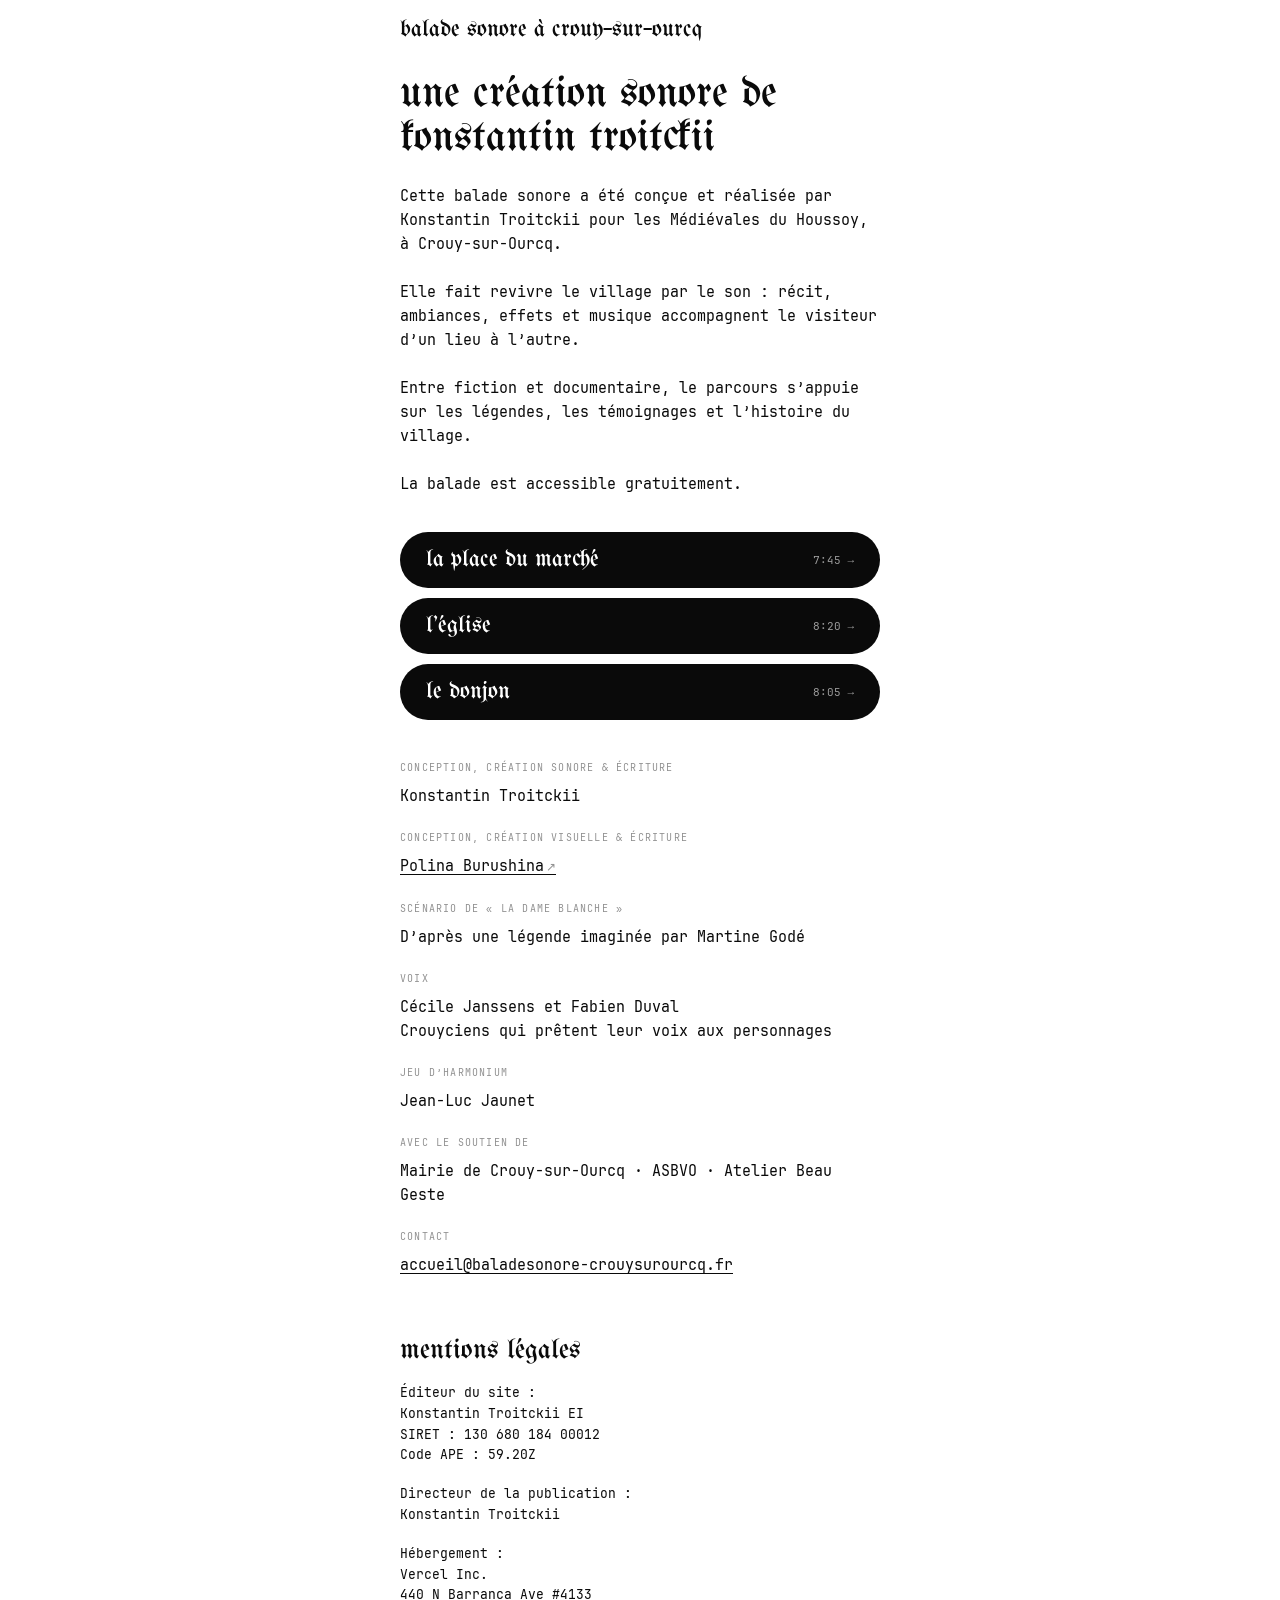
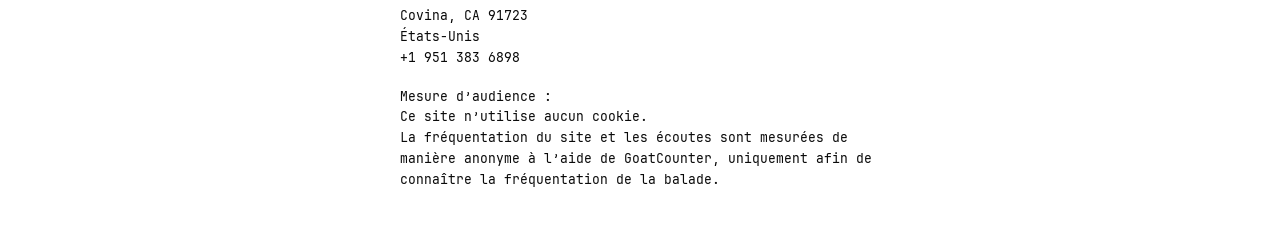
==== index.html @ c5e287d3 "Home: links to the three stops, before credits Co-Authored-By: Claude Opus 5.5 <noreply@anthropic.co" ====
<!doctype html>
<html lang="fr">
<head>
<meta charset="utf-8">
<meta name="viewport" content="width=device-width, initial-scale=1, viewport-fit=cover">
<meta name="theme-color" content="#ffffff">
<title>Balade sonore à Crouy-sur-Ourcq</title>
<meta name="description" content="Une balade sonore à travers le cœur médiéval de Crouy-sur-Ourcq. Le projet, les auteurs, les crédits et les mentions légales.">
<link rel="preload" href="fonts/UnifrakturMaguntia-Regular.woff2" as="font" type="font/woff2" crossorigin>
<link rel="preload" href="fonts/JetBrainsMono-Regular.woff2" as="font" type="font/woff2" crossorigin>
<link rel="stylesheet" href="style.css">
</head>
<body>

<header>
  <a class="brand" href="index.html">balade sonore à crouy&#8211;sur&#8211;ourcq</a>
</header>

<main class="about">
  <h2 class="big">une création sonore de konstantin troitckii</h2>
  <p>Cette balade sonore a été conçue et réalisée par Konstantin Troitckii pour les Médiévales du Houssoy, à Crouy-sur-Ourcq.</p>
  <p>Elle fait revivre le village par le son&nbsp;: récit, ambiances, effets et musique accompagnent le visiteur d’un lieu à l’autre.</p>
  <p>Entre fiction et documentaire, le parcours s’appuie sur les légendes, les témoignages et l’histoire du village.</p>
  <p>La balade est accessible gratuitement.</p>

  <nav class="stops" aria-label="Les étapes de la balade">
    <a class="stop-link" href="place.html"><span class="stop-link__t">la place du marché</span><span class="stop-link__d">7:45</span></a>
    <a class="stop-link" href="eglise.html"><span class="stop-link__t">l&#x27;église</span><span class="stop-link__d">8:20</span></a>
    <a class="stop-link" href="donjon.html"><span class="stop-link__t">le donjon</span><span class="stop-link__d">8:05</span></a>
  </nav>

  <div class="credits">
    <div><span class="k">Conception, création sonore &amp; écriture</span><span class="v">Konstantin Troitckii</span></div>
    <div><span class="k">Conception, création visuelle &amp; écriture</span><span class="v"><a class="ext" href="https://www.serialexperimentspolina.com/" target="_blank" rel="noopener">Polina Burushina</a></span></div>
    <div><span class="k">Scénario de «&nbsp;La Dame Blanche&nbsp;»</span><span class="v">D’après une légende imaginée par Martine Godé</span></div>
    <div><span class="k">Voix</span><span class="v">Cécile Janssens et Fabien Duval<br>Crouyciens qui prêtent leur voix aux personnages</span></div>
    <div><span class="k">Jeu d’harmonium</span><span class="v">Jean-Luc Jaunet</span></div>
    <div><span class="k">Avec le soutien de</span><span class="v">Mairie de Crouy-sur-Ourcq · ASBVO · Atelier Beau Geste</span></div>
    <div><span class="k">Contact</span><span class="v"><a href="mailto:accueil@baladesonore-crouysurourcq.fr">accueil@baladesonore-crouysurourcq.fr</a></span></div>
  </div>

  <section class="legal" id="mentions">
    <h3 class="small">mentions légales</h3>
    <p>Éditeur du site&nbsp;:<br>Konstantin Troitckii EI<br>SIRET&nbsp;: 130 680 184 00012<br>Code APE&nbsp;: 59.20Z</p>
    <p>Directeur de la publication&nbsp;:<br>Konstantin Troitckii</p>
    <p>Hébergement&nbsp;:<br>Vercel Inc.<br>440 N Barranca Ave #4133<br>Covina, CA 91723<br>États-Unis<br>+1 951 383 6898</p>
    <p>Mesure d’audience&nbsp;:<br>Ce site n’utilise aucun cookie.<br>La fréquentation du site et les écoutes sont mesurées de manière anonyme à l’aide de GoatCounter, uniquement afin de connaître la fréquentation de la balade.</p>
  </section>
</main>

<script data-goatcounter="https://burushina.goatcounter.com/count" async src="https://gc.zgo.at/count.js"></script>
</body>
</html>
---- style.css ----
/* ============================================================
   BALADE SONORE · Crouy-sur-Ourcq — feuille de style commune
   Mobile-first. Blackletter pour les titres, mono pour le reste.
   N&B strict. Rythme vertical : LH = 24px.
   ============================================================ */

@font-face{
  font-family:'UnifrakturMaguntia';
  src:url('fonts/UnifrakturMaguntia-Regular.woff2') format('woff2');
  font-weight:400;font-style:normal;font-display:swap;
}
@font-face{
  font-family:'JetBrains Mono';
  src:url('fonts/JetBrainsMono-Regular.woff2') format('woff2');
  font-weight:400;font-style:normal;font-display:swap;
}

:root{
  --ink:#0a0a0a;
  --bg:#ffffff;
  --dim:rgba(10,10,10,.45);
  --faint:rgba(10,10,10,.10);
  --black:'UnifrakturMaguntia', serif;
  --mono:'JetBrains Mono', ui-monospace, monospace;
  --lh:24px;
  --pad:20px;
}

*{box-sizing:border-box;margin:0;padding:0}
html{-webkit-text-size-adjust:100%}
/* page « à propos » : pas d'effet élastique au-delà de la fin du texte */
html:has(main.about), html:has(main.about) body{overscroll-behavior:none}
body{
  background:var(--bg);color:var(--ink);
  font-family:var(--mono);
  font-size:14px;line-height:var(--lh);
  font-feature-settings:"tnum" 1;
  -webkit-font-smoothing:antialiased;
  max-width:520px;margin:0 auto;
  min-height:100svh;
  padding:0 var(--pad) calc(var(--lh)*2);
  -webkit-tap-highlight-color:transparent;
}
a{color:inherit;text-decoration:none}
button{font:inherit;color:inherit;background:none;border:none;cursor:pointer}
:focus-visible{outline:2px solid var(--ink);outline-offset:3px}

/* ---------- header ---------- */
header{
  display:flex;align-items:center;
  height:calc(var(--lh)*2.5);
  position:sticky;top:0;background:var(--bg);z-index:20;
}
.brand{
  font-family:var(--black);
  font-size:clamp(18px,5.6vw,24px);line-height:1;
  white-space:nowrap;
}

/* ---------- à propos ---------- */
h2.big{font-family:var(--black);font-weight:400;font-size:44px;line-height:1;padding-top:calc(var(--lh)*.5)}
h3.small{
  font-family:var(--black);font-weight:400;font-size:28px;line-height:1;
  margin-top:calc(var(--lh)*2.5);
}
.about p{margin-top:var(--lh);font-size:15px;line-height:1.6}
.about .legal p{font-size:13px;line-height:1.6;margin-top:calc(var(--lh)*.75)}
.about a{text-decoration:underline;text-underline-offset:3px;overflow-wrap:anywhere}
.credits{margin-top:calc(var(--lh)*1.5);display:flex;flex-direction:column;gap:18px}
.credits div{display:flex;flex-direction:column;gap:4px}
.credits .k{font-size:10px;letter-spacing:.12em;text-transform:uppercase;color:var(--dim)}
.credits .v{font-size:15px;overflow-wrap:anywhere}

/* ---------- page d'un arrêt ----------
   L'illustration ET le bouton doivent toujours tenir dans l'écran,
   sans défilement : colonne flex sur la hauteur réelle du viewport,
   c'est l'illustration qui s'adapte, jamais le bouton. */
body.stop-page{
  display:flex;flex-direction:column;
  height:100vh;height:100dvh;
  padding-bottom:0;overflow:hidden;
}
body.stop-page header{flex:0 0 auto}
body.stop-page main{
  flex:1 1 auto;min-height:0;
  display:flex;flex-direction:column;
  padding-bottom:calc(var(--lh)*.75);
}
.illu{
  margin-top:12px;   /* + le bas de l'en-tête (~18px) = même écart qu'entre image et bouton */
  width:100%;
  display:flex;align-items:center;justify-content:center;
  overflow:hidden;
  flex:1 1 auto;min-height:0;
}
.illu img{
  max-width:100%;max-height:100%;
  width:auto;height:auto;
  object-fit:contain;display:block;
}

/* bouton principal — devient lui-même le lecteur une fois lancé */
.play-main{
  flex:0 0 auto;
  margin-top:calc(var(--lh)*1.25);
  width:100%;
  background:var(--ink);color:var(--bg);
  border-radius:32px;padding:18px 26px;min-height:72px;
  transition:transform .25s cubic-bezier(.2,.7,.2,1);
  display:flex;flex-direction:column;justify-content:center;gap:10px;
  text-align:left;
}
.play-main:active{transform:scale(.985)}
.play-main__row{display:flex;align-items:center;justify-content:space-between;gap:16px}
.play-main__t{font-family:var(--black);font-size:28px;line-height:1}
.play-main__ic{width:22px;height:22px;flex:0 0 auto}
.play-main__ic svg{width:100%;height:100%;display:block}
.play-main__ic svg path{fill:var(--bg)}

.play-main__bar{
  display:none;
  height:2px;background:rgba(255,255,255,.25);border-radius:2px;
  position:relative;cursor:pointer;
}
/* zone tactile élargie : la barre fait 2px, le doigt a besoin de ~30px */
.play-main__bar::before{content:"";position:absolute;inset:-14px 0}
.play-main__bar i{position:absolute;inset:0 auto 0 0;width:0%;background:var(--bg);border-radius:2px}
.play-main__time{display:none;justify-content:space-between;font-size:11px;opacity:.6}
.play-main.on .play-main__bar{display:block}
.play-main.on .play-main__time{display:flex}

.err{flex:0 0 auto;margin-top:12px;font-size:12px;line-height:1.5}
.err[hidden]{display:none}

.stop-legal{
  flex:0 0 auto;
  margin-top:12px;text-align:left;
  font-size:10px;letter-spacing:.06em;color:var(--dim);
}

@media (prefers-reduced-motion:reduce){
  .play-main{transition:none}
}

.credits a.ext{border-bottom:1px solid transparent;transition:border-color .15s}
.credits a.ext::after{content:"\2009\2197";font-size:.8em;color:var(--dim)}
.credits a.ext:hover{border-bottom-color:currentColor}

/* ---------- liens vers les étapes (page à propos) ---------- */
.stops{margin-top:calc(var(--lh)*1.5);display:flex;flex-direction:column;gap:10px}
.about a.stop-link{
  display:flex;align-items:center;justify-content:space-between;gap:16px;
  background:var(--ink);color:var(--bg);
  border-radius:32px;padding:14px 26px;min-height:56px;
  text-decoration:none;
  transition:transform .25s cubic-bezier(.2,.7,.2,1);
}
.about a.stop-link:active{transform:scale(.985)}
.stop-link__t{font-family:var(--black);font-size:24px;line-height:1}
.stop-link__d{font-size:11px;opacity:.6;flex:0 0 auto}
.stop-link__d::after{content:"\2002\2192";opacity:1}
@media (prefers-reduced-motion:reduce){.about a.stop-link{transition:none}}
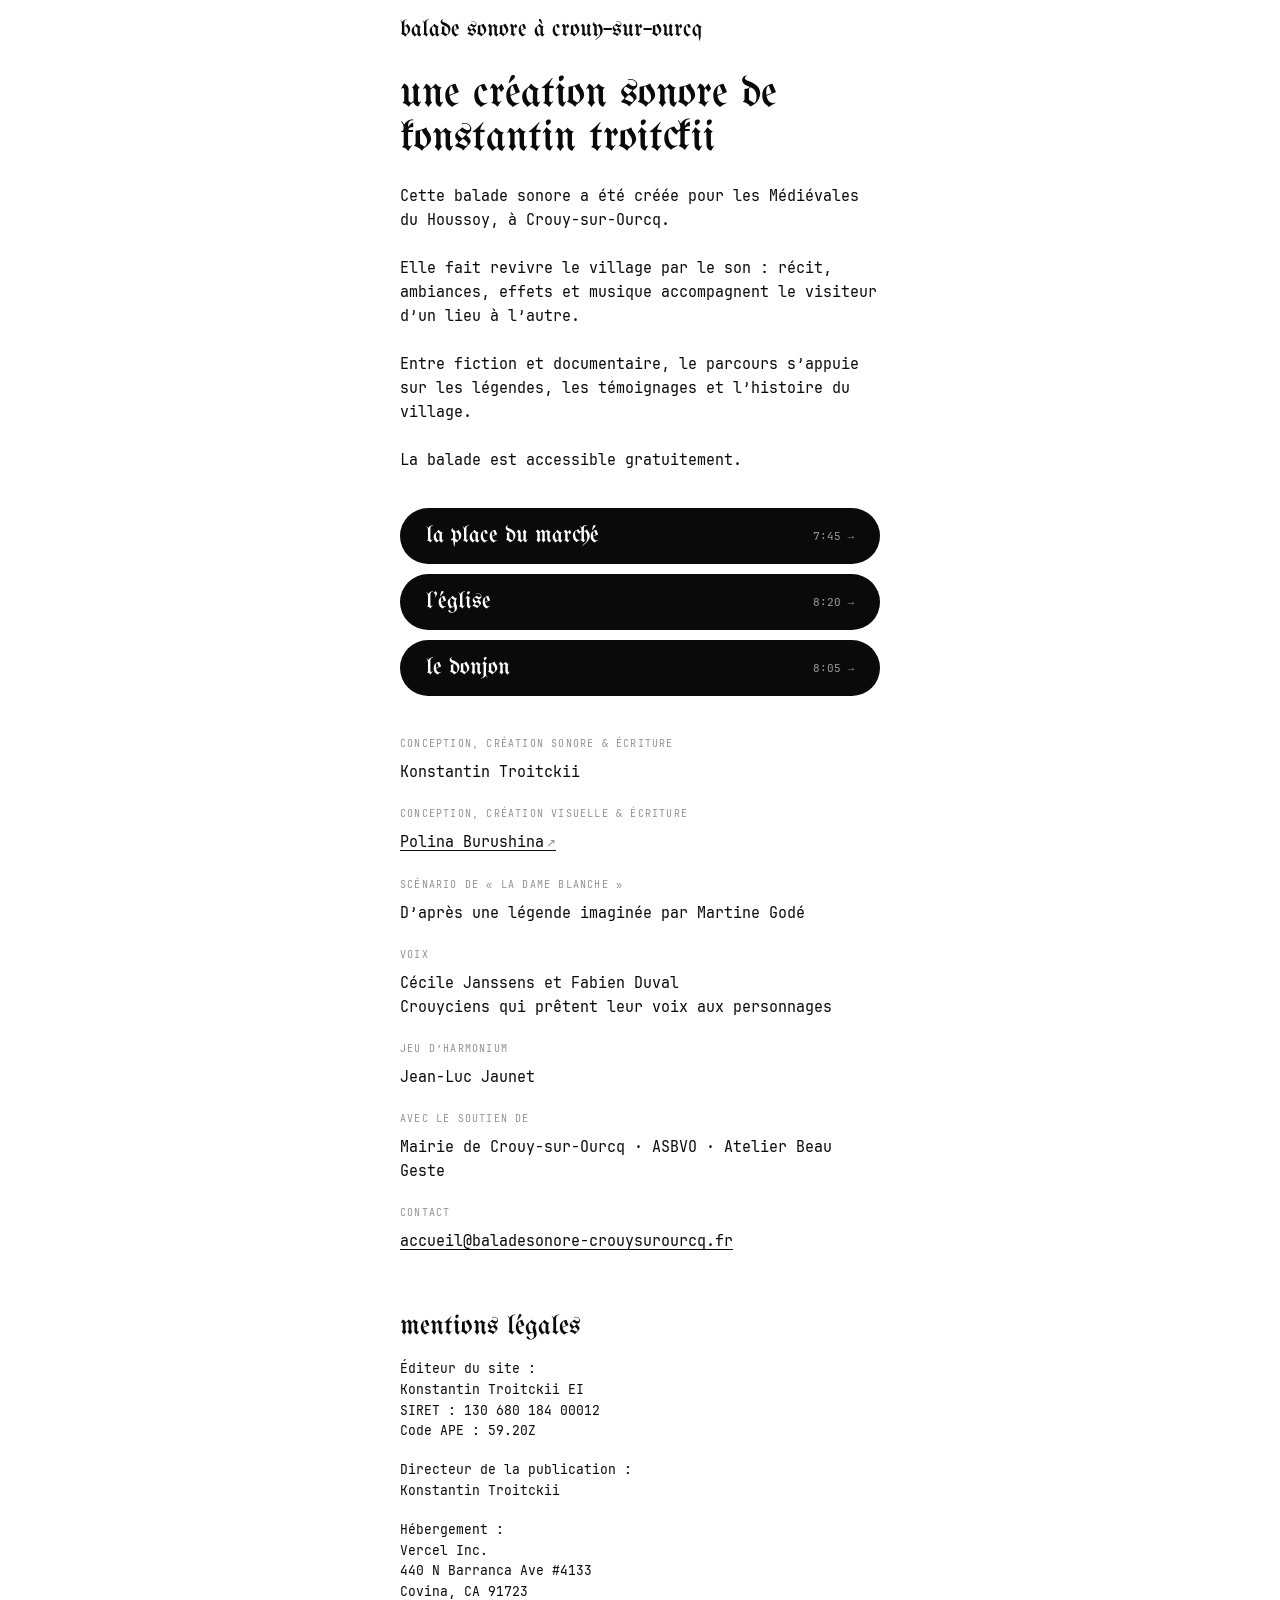
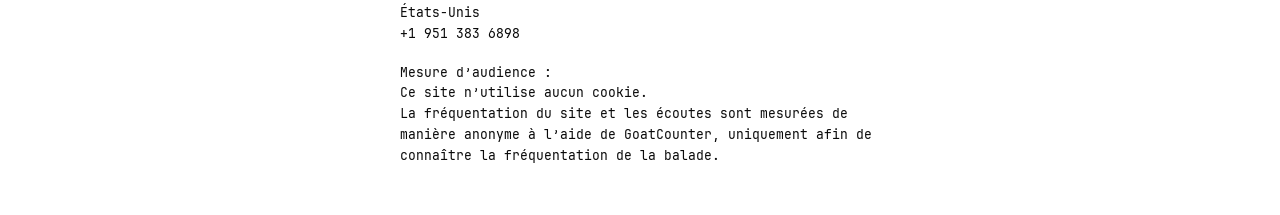
==== commit 9f3aa217: "About text: describe the walk without naming an author (credits list both) Co-Authored-By: Claude Op" ====
--- a/index.html
+++ b/index.html
@@ -18,7 +18,7 @@
 
 <main class="about">
   <h2 class="big">une création sonore de konstantin troitckii</h2>
-  <p>Cette balade sonore a été conçue et réalisée par Konstantin Troitckii pour les Médiévales du Houssoy, à Crouy-sur-Ourcq.</p>
+  <p>Cette balade sonore a été créée pour les Médiévales du Houssoy, à Crouy-sur-Ourcq.</p>
   <p>Elle fait revivre le village par le son&nbsp;: récit, ambiances, effets et musique accompagnent le visiteur d’un lieu à l’autre.</p>
   <p>Entre fiction et documentaire, le parcours s’appuie sur les légendes, les témoignages et l’histoire du village.</p>
   <p>La balade est accessible gratuitement.</p>
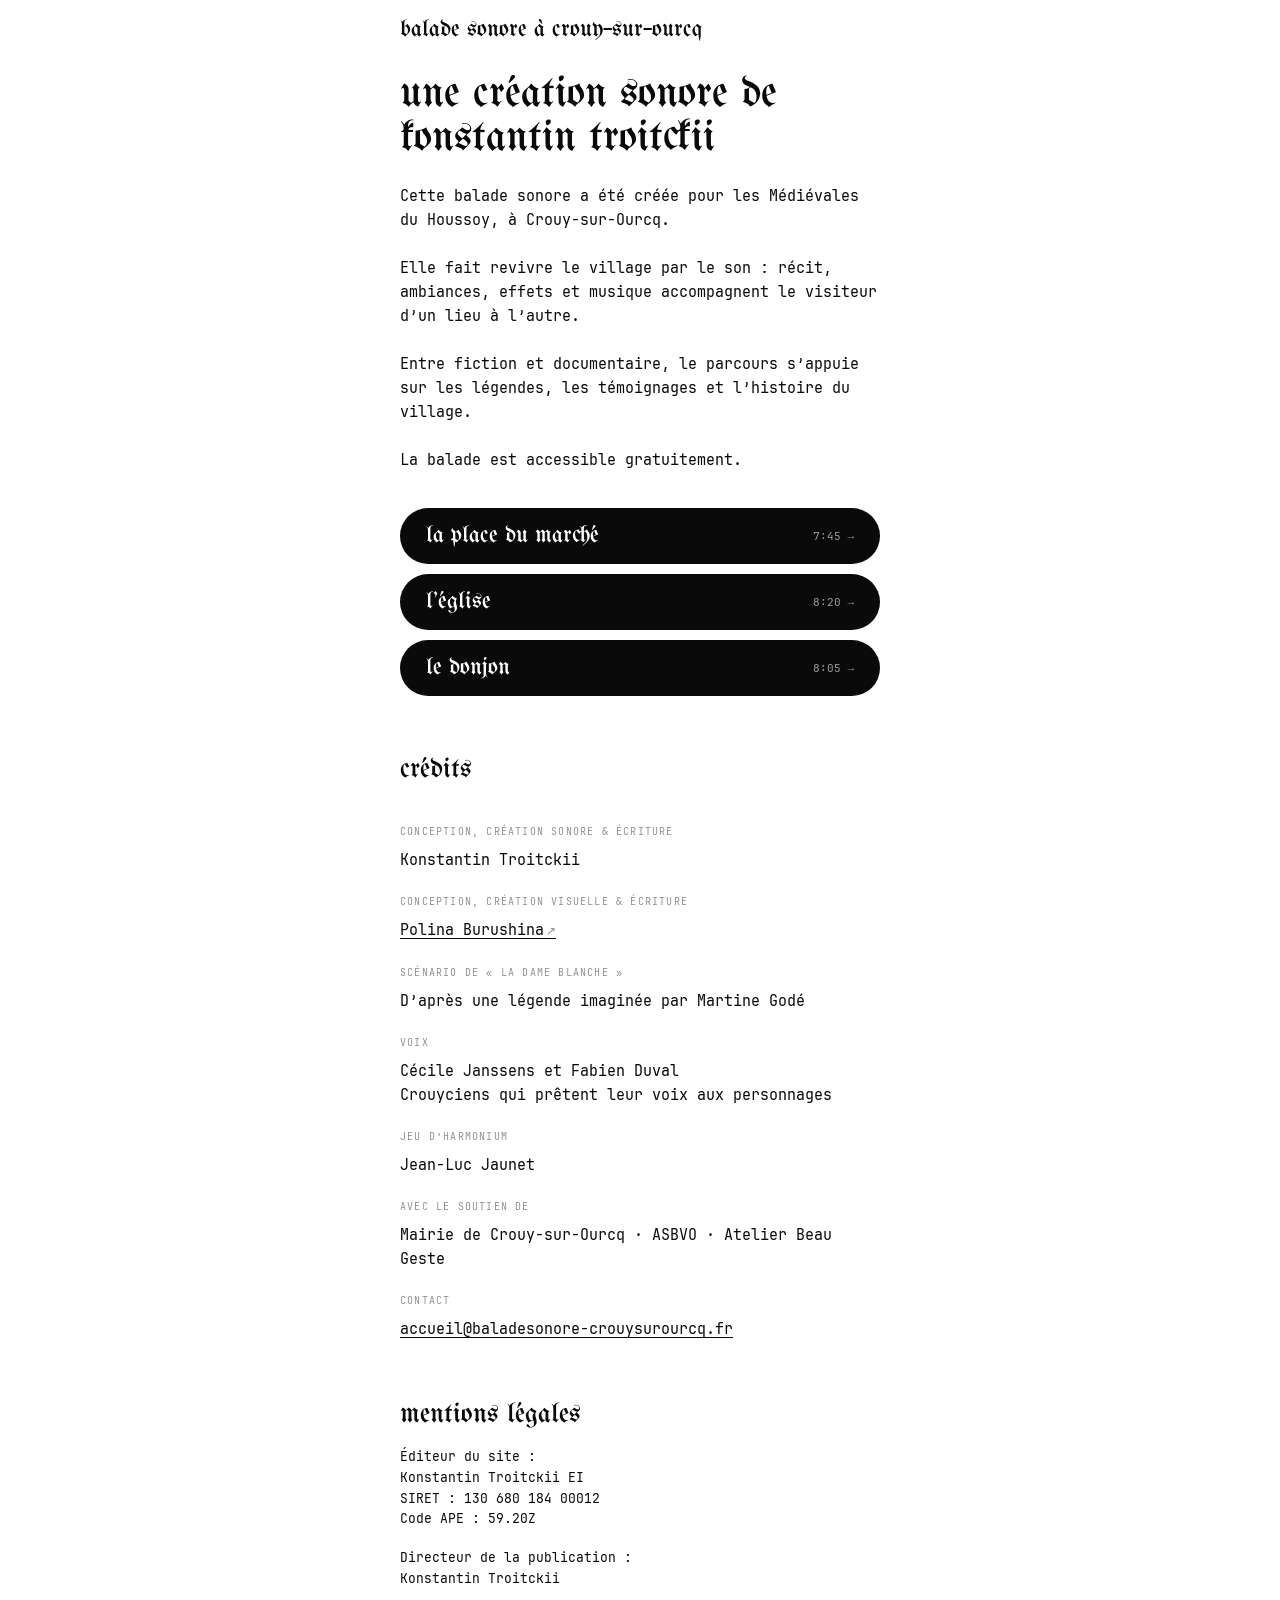
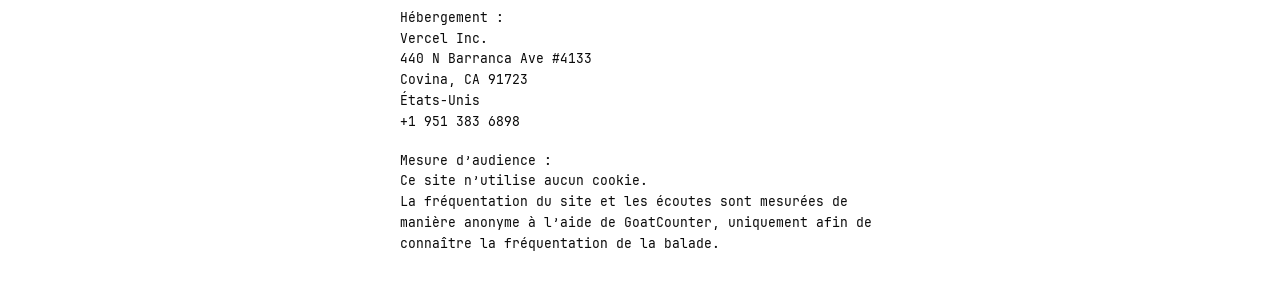
==== commit deaff36b: "Add 'crédits' heading above the credits block Co-Authored-By: Claude Opus 5.5 <noreply@anthropic.com" ====
--- a/index.html
+++ b/index.html
@@ -29,6 +29,7 @@
     <a class="stop-link" href="donjon.html"><span class="stop-link__t">le donjon</span><span class="stop-link__d">8:05</span></a>
   </nav>
 
+  <h3 class="small">crédits</h3>
   <div class="credits">
     <div><span class="k">Conception, création sonore &amp; écriture</span><span class="v">Konstantin Troitckii</span></div>
     <div><span class="k">Conception, création visuelle &amp; écriture</span><span class="v"><a class="ext" href="https://www.serialexperimentspolina.com/" target="_blank" rel="noopener">Polina Burushina</a></span></div>
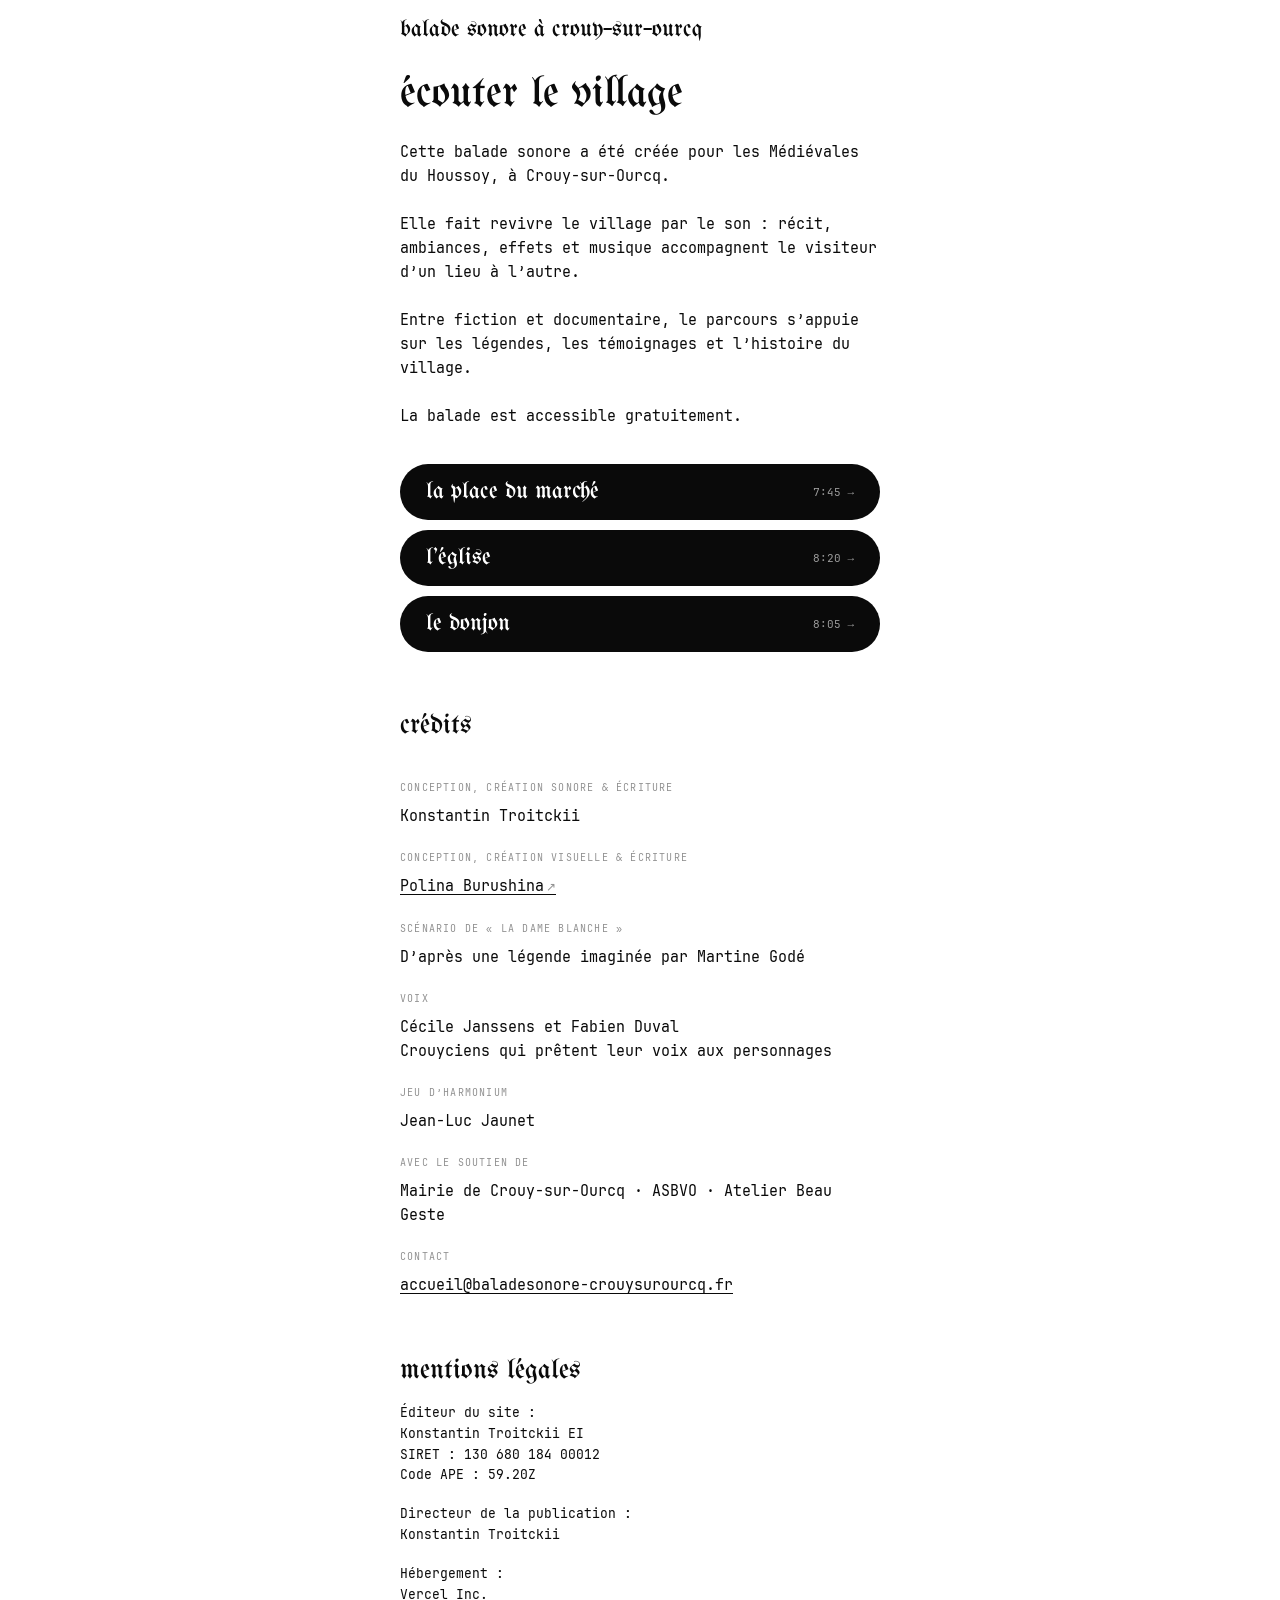
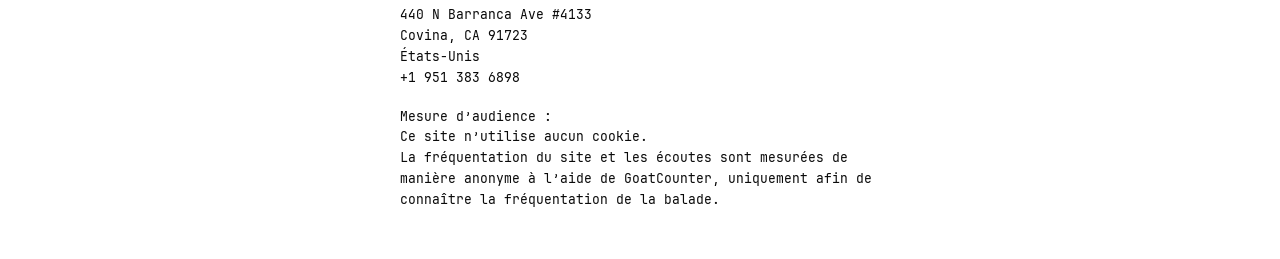
==== commit e52bd04c: "Neutral heading on the about page Co-Authored-By: Claude Opus 5.5 <noreply@anthropic.com> Claude-Ses" ====
--- a/index.html
+++ b/index.html
@@ -17,7 +17,7 @@
 </header>
 
 <main class="about">
-  <h2 class="big">une création sonore de konstantin troitckii</h2>
+  <h2 class="big">écouter le village</h2>
   <p>Cette balade sonore a été créée pour les Médiévales du Houssoy, à Crouy-sur-Ourcq.</p>
   <p>Elle fait revivre le village par le son&nbsp;: récit, ambiances, effets et musique accompagnent le visiteur d’un lieu à l’autre.</p>
   <p>Entre fiction et documentaire, le parcours s’appuie sur les légendes, les témoignages et l’histoire du village.</p>
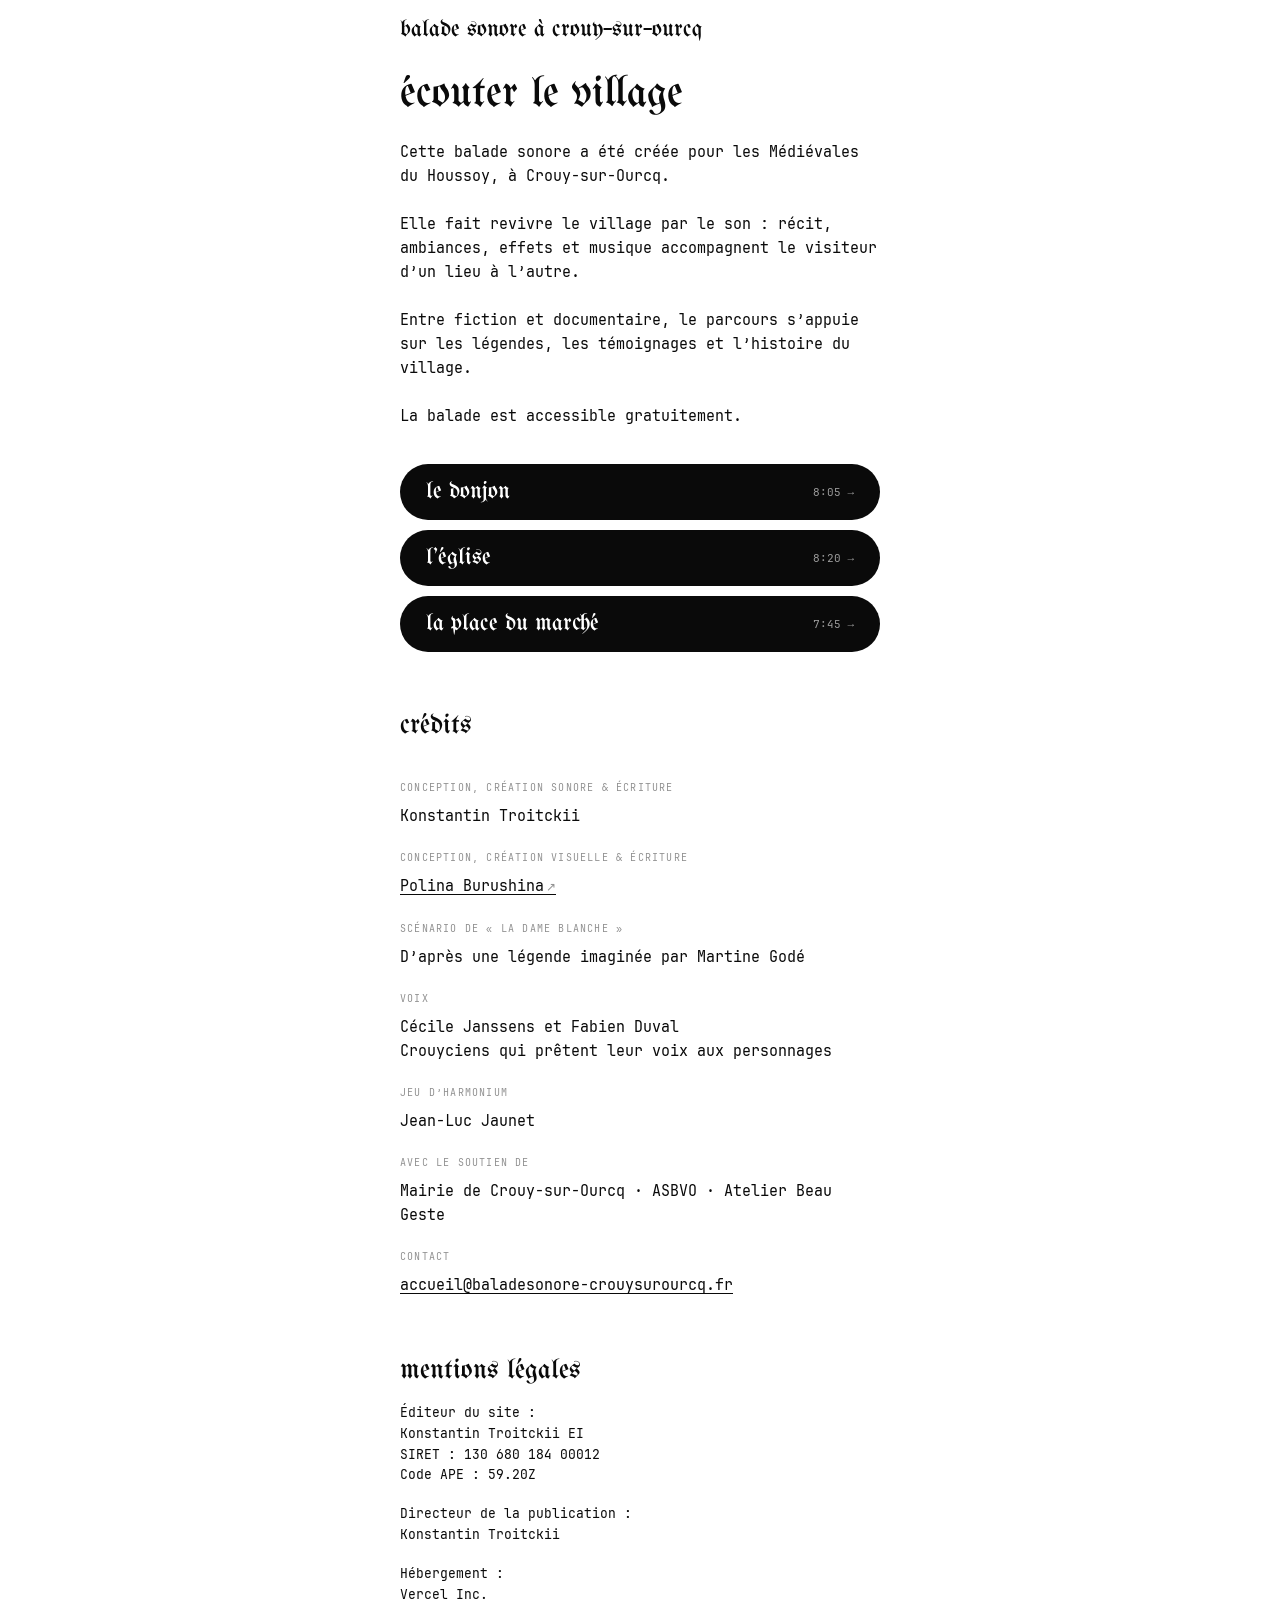
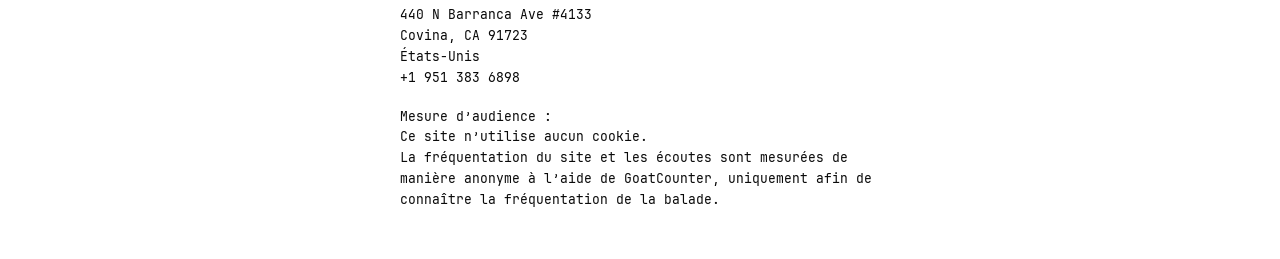
==== commit 2e72e174: "Stops order: donjon, église, place Co-Authored-By: Claude Opus 5.5 <noreply@anthropic.com> Claude-Se" ====
--- a/index.html
+++ b/index.html
@@ -24,9 +24,9 @@
   <p>La balade est accessible gratuitement.</p>
 
   <nav class="stops" aria-label="Les étapes de la balade">
+    <a class="stop-link" href="donjon.html"><span class="stop-link__t">le donjon</span><span class="stop-link__d">8:05</span></a>
+    <a class="stop-link" href="eglise.html"><span class="stop-link__t">l&#x27;église</span><span class="stop-link__d">8:20</span></a>
     <a class="stop-link" href="place.html"><span class="stop-link__t">la place du marché</span><span class="stop-link__d">7:45</span></a>
-    <a class="stop-link" href="eglise.html"><span class="stop-link__t">l&#x27;église</span><span class="stop-link__d">8:20</span></a>
-    <a class="stop-link" href="donjon.html"><span class="stop-link__t">le donjon</span><span class="stop-link__d">8:05</span></a>
   </nav>
 
   <h3 class="small">crédits</h3>
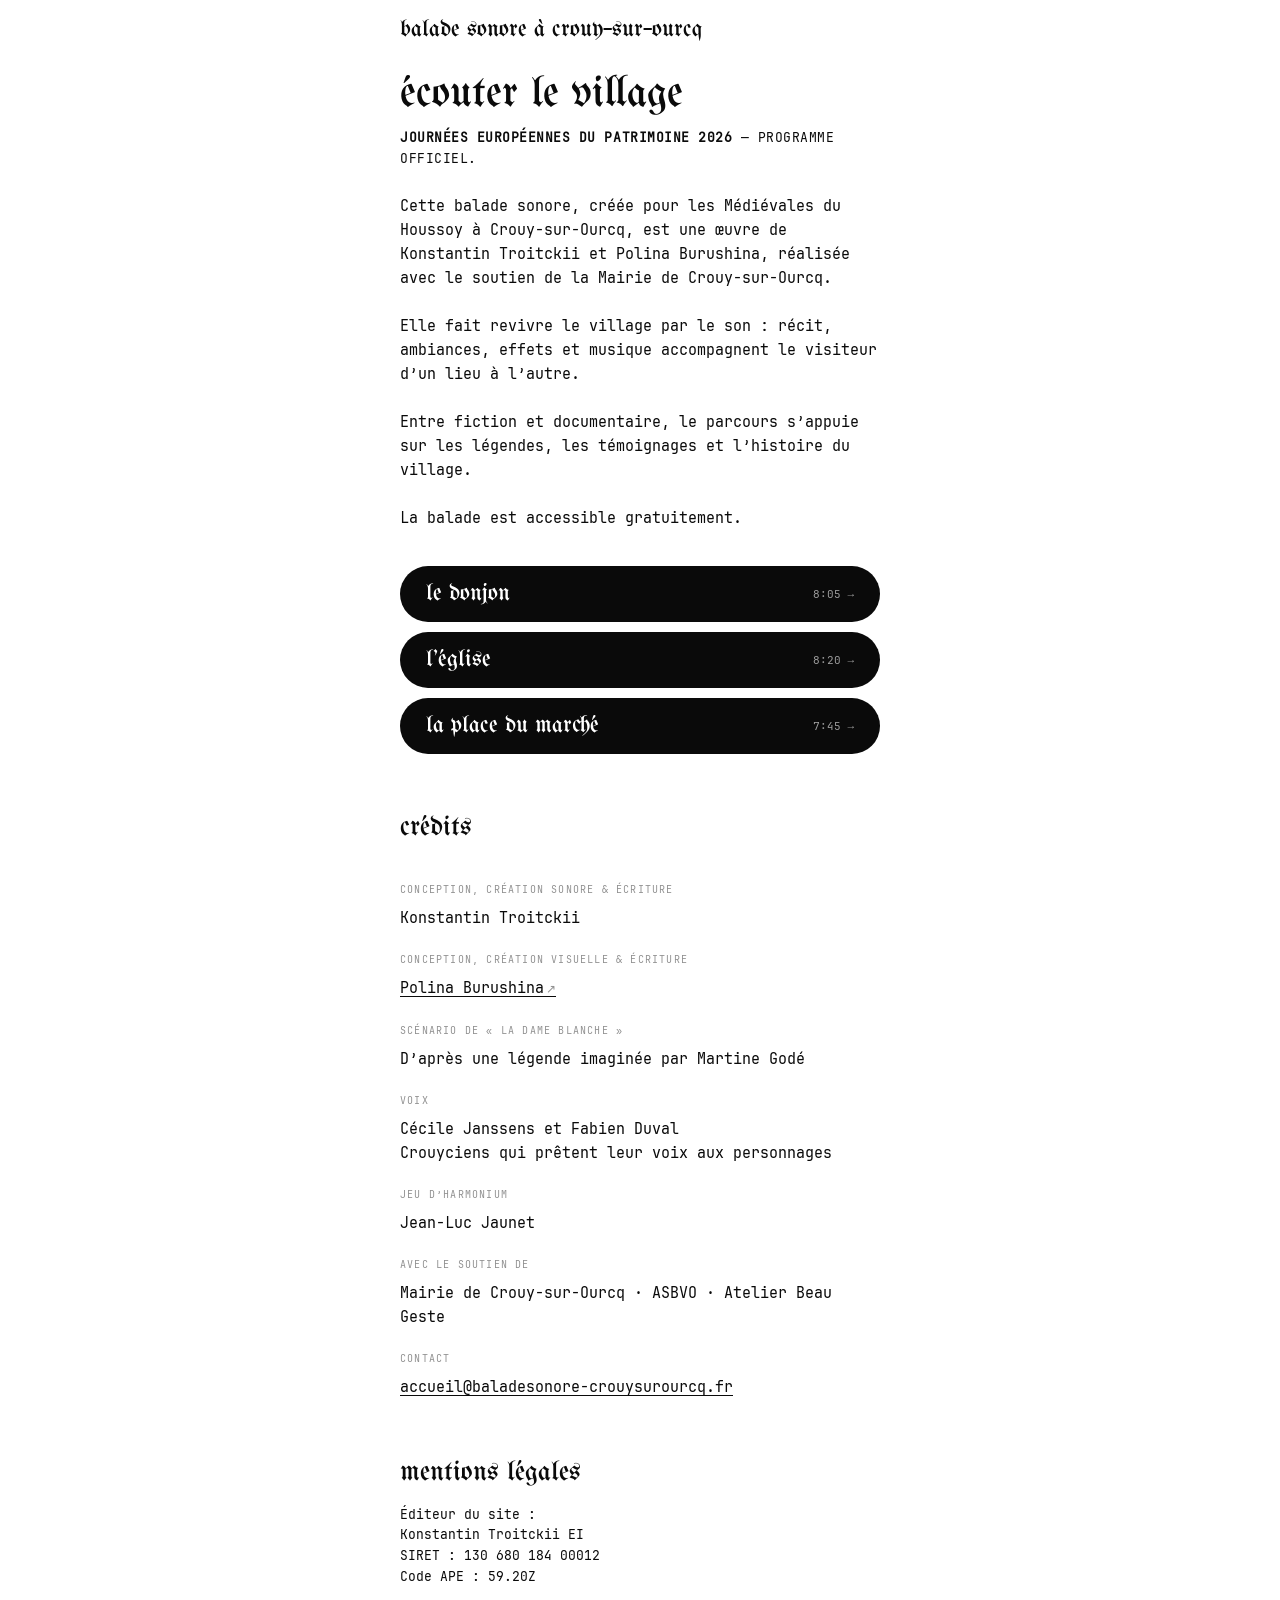
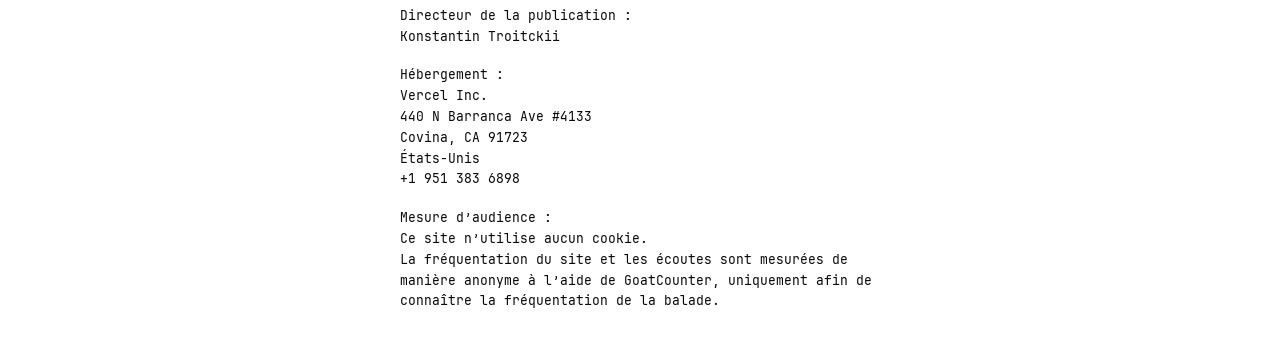
==== commit 19abcd96: "Index: Journées du patrimoine 2026, authors in intro, JSON-LD Co-Authored-By: Claude Fable 5.1 <nore" ====
--- a/index.html
+++ b/index.html
@@ -5,10 +5,13 @@
 <meta name="viewport" content="width=device-width, initial-scale=1, viewport-fit=cover">
 <meta name="theme-color" content="#ffffff">
 <title>Balade sonore à Crouy-sur-Ourcq</title>
-<meta name="description" content="Une balade sonore à travers le cœur médiéval de Crouy-sur-Ourcq. Le projet, les auteurs, les crédits et les mentions légales.">
+<meta name="description" content="Balade sonore à Crouy-sur-Ourcq, parcours sonore au cœur médiéval du village, présenté dans le programme officiel des Journées européennes du patrimoine 2026. Une création de Konstantin Troitckii et Polina Burushina.">
 <link rel="preload" href="fonts/UnifrakturMaguntia-Regular.woff2" as="font" type="font/woff2" crossorigin>
 <link rel="preload" href="fonts/JetBrainsMono-Regular.woff2" as="font" type="font/woff2" crossorigin>
 <link rel="stylesheet" href="style.css">
+<script type="application/ld+json">
+{"@context":"https://schema.org","@type":"CreativeWork","name":"Balade sonore à Crouy-sur-Ourcq","url":"https://www.baladesonore-crouysurourcq.fr/","inLanguage":"fr","genre":"parcours sonore","locationCreated":{"@type":"Place","name":"Crouy-sur-Ourcq, France"},"author":[{"@type":"Person","name":"Konstantin Troitckii"},{"@type":"Person","name":"Polina Burushina","url":"https://www.serialexperimentspolina.com/"}],"sponsor":{"@type":"Organization","name":"Mairie de Crouy-sur-Ourcq"},"isPartOf":{"@type":"Event","name":"Journées européennes du patrimoine 2026"}}
+</script>
 </head>
 <body>
 
@@ -18,7 +21,8 @@
 
 <main class="about">
   <h2 class="big">écouter le village</h2>
-  <p>Cette balade sonore a été créée pour les Médiévales du Houssoy, à Crouy-sur-Ourcq.</p>
+  <p class="jep"><strong>Journées européennes du patrimoine 2026</strong> — programme officiel.</p>
+  <p>Cette balade sonore, créée pour les Médiévales du Houssoy à Crouy-sur-Ourcq, est une œuvre de Konstantin Troitckii et Polina Burushina, réalisée avec le soutien de la Mairie de Crouy-sur-Ourcq.</p>
   <p>Elle fait revivre le village par le son&nbsp;: récit, ambiances, effets et musique accompagnent le visiteur d’un lieu à l’autre.</p>
   <p>Entre fiction et documentaire, le parcours s’appuie sur les légendes, les témoignages et l’histoire du village.</p>
   <p>La balade est accessible gratuitement.</p>
--- a/style.css
+++ b/style.css
@@ -63,6 +63,7 @@
   font-family:var(--black);font-weight:400;font-size:28px;line-height:1;
   margin-top:calc(var(--lh)*2.5);
 }
+.about p.jep{margin-top:calc(var(--lh)*.5);font-size:13px;letter-spacing:.04em;text-transform:uppercase}
 .about p{margin-top:var(--lh);font-size:15px;line-height:1.6}
 .about .legal p{font-size:13px;line-height:1.6;margin-top:calc(var(--lh)*.75)}
 .about a{text-decoration:underline;text-underline-offset:3px;overflow-wrap:anywhere}
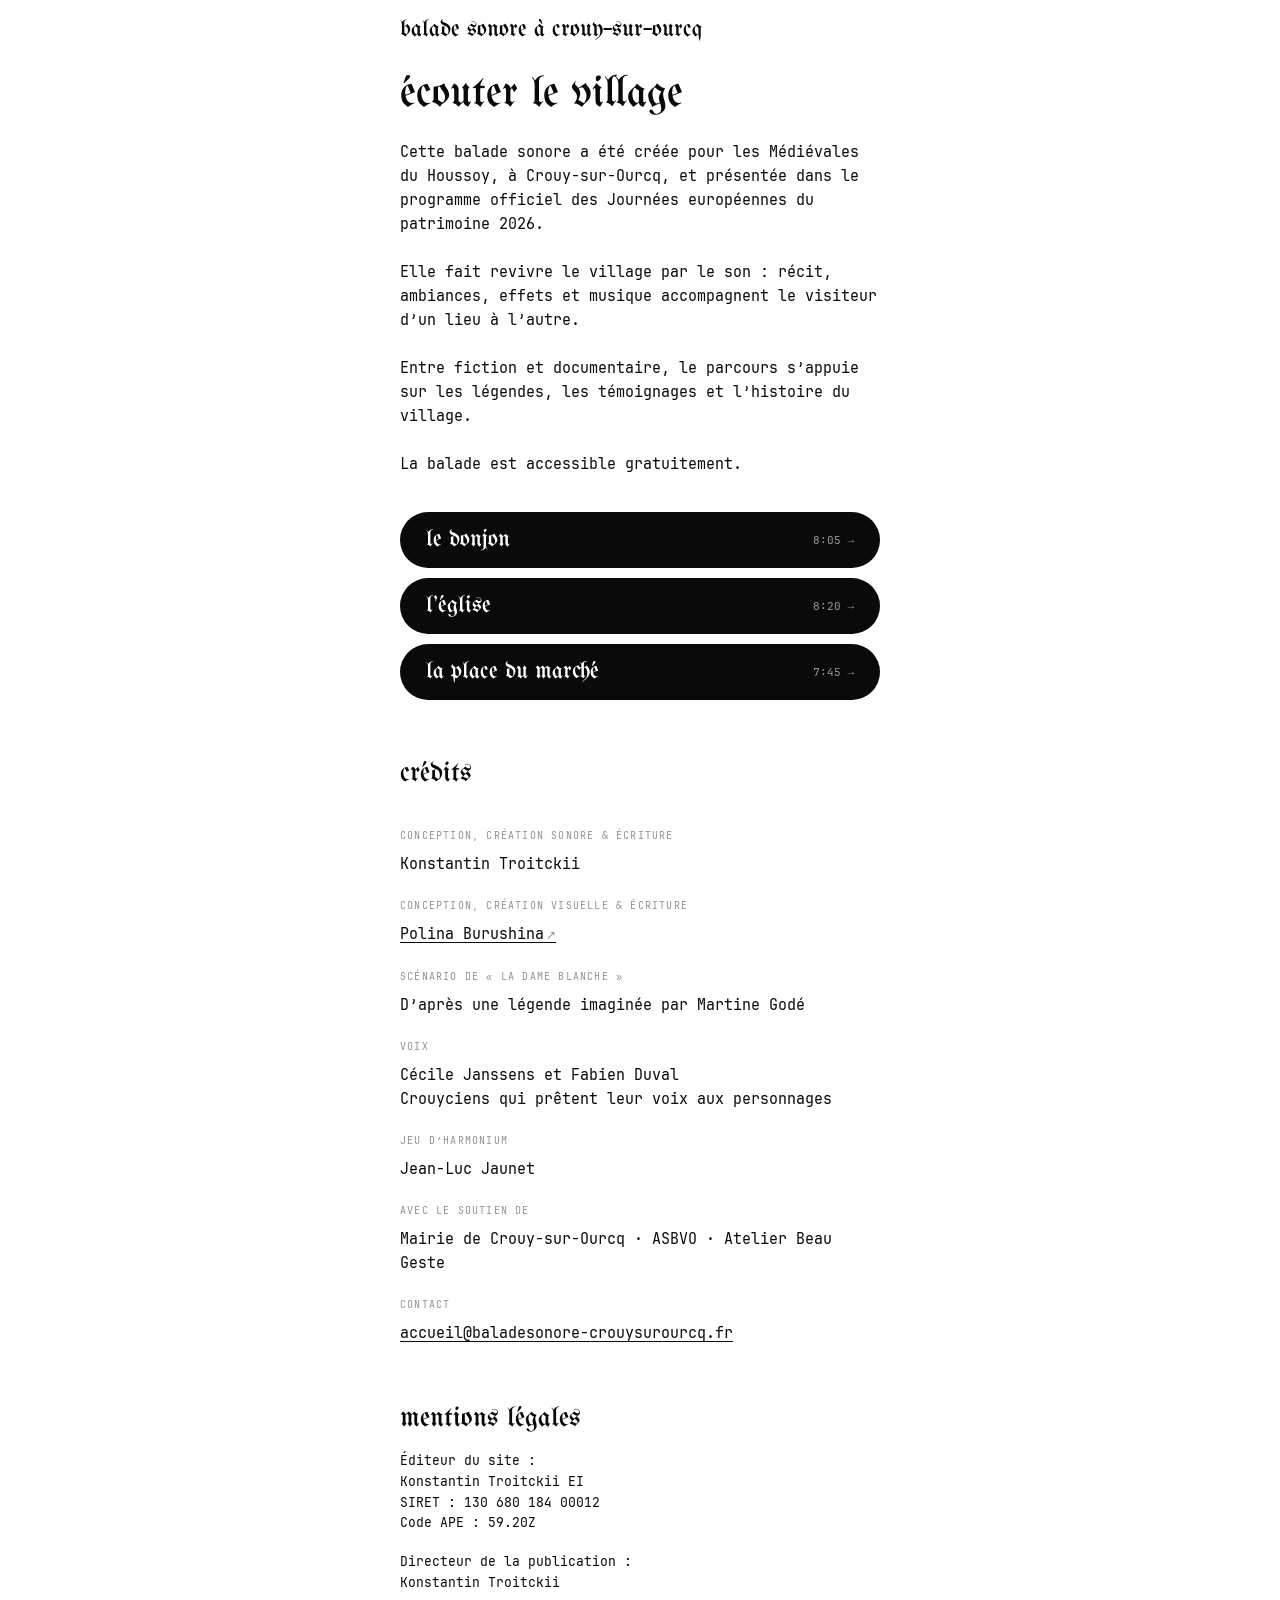
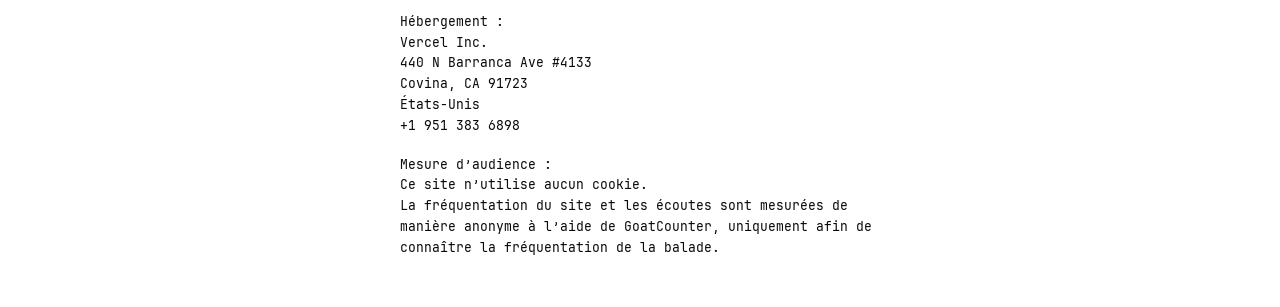
==== commit 4702f70c: "Index: JEP mention inline in intro, drop separate styled line Co-Authored-By: Claude Opus 5.5 <norep" ====
--- a/index.html
+++ b/index.html
@@ -21,8 +21,7 @@
 
 <main class="about">
   <h2 class="big">écouter le village</h2>
-  <p class="jep"><strong>Journées européennes du patrimoine 2026</strong> — programme officiel.</p>
-  <p>Cette balade sonore, créée pour les Médiévales du Houssoy à Crouy-sur-Ourcq, est une œuvre de Konstantin Troitckii et Polina Burushina, réalisée avec le soutien de la Mairie de Crouy-sur-Ourcq.</p>
+  <p>Cette balade sonore a été créée pour les Médiévales du Houssoy, à Crouy-sur-Ourcq, et présentée dans le programme officiel des Journées européennes du patrimoine 2026.</p>
   <p>Elle fait revivre le village par le son&nbsp;: récit, ambiances, effets et musique accompagnent le visiteur d’un lieu à l’autre.</p>
   <p>Entre fiction et documentaire, le parcours s’appuie sur les légendes, les témoignages et l’histoire du village.</p>
   <p>La balade est accessible gratuitement.</p>
--- a/style.css
+++ b/style.css
@@ -63,7 +63,6 @@
   font-family:var(--black);font-weight:400;font-size:28px;line-height:1;
   margin-top:calc(var(--lh)*2.5);
 }
-.about p.jep{margin-top:calc(var(--lh)*.5);font-size:13px;letter-spacing:.04em;text-transform:uppercase}
 .about p{margin-top:var(--lh);font-size:15px;line-height:1.6}
 .about .legal p{font-size:13px;line-height:1.6;margin-top:calc(var(--lh)*.75)}
 .about a{text-decoration:underline;text-underline-offset:3px;overflow-wrap:anywhere}
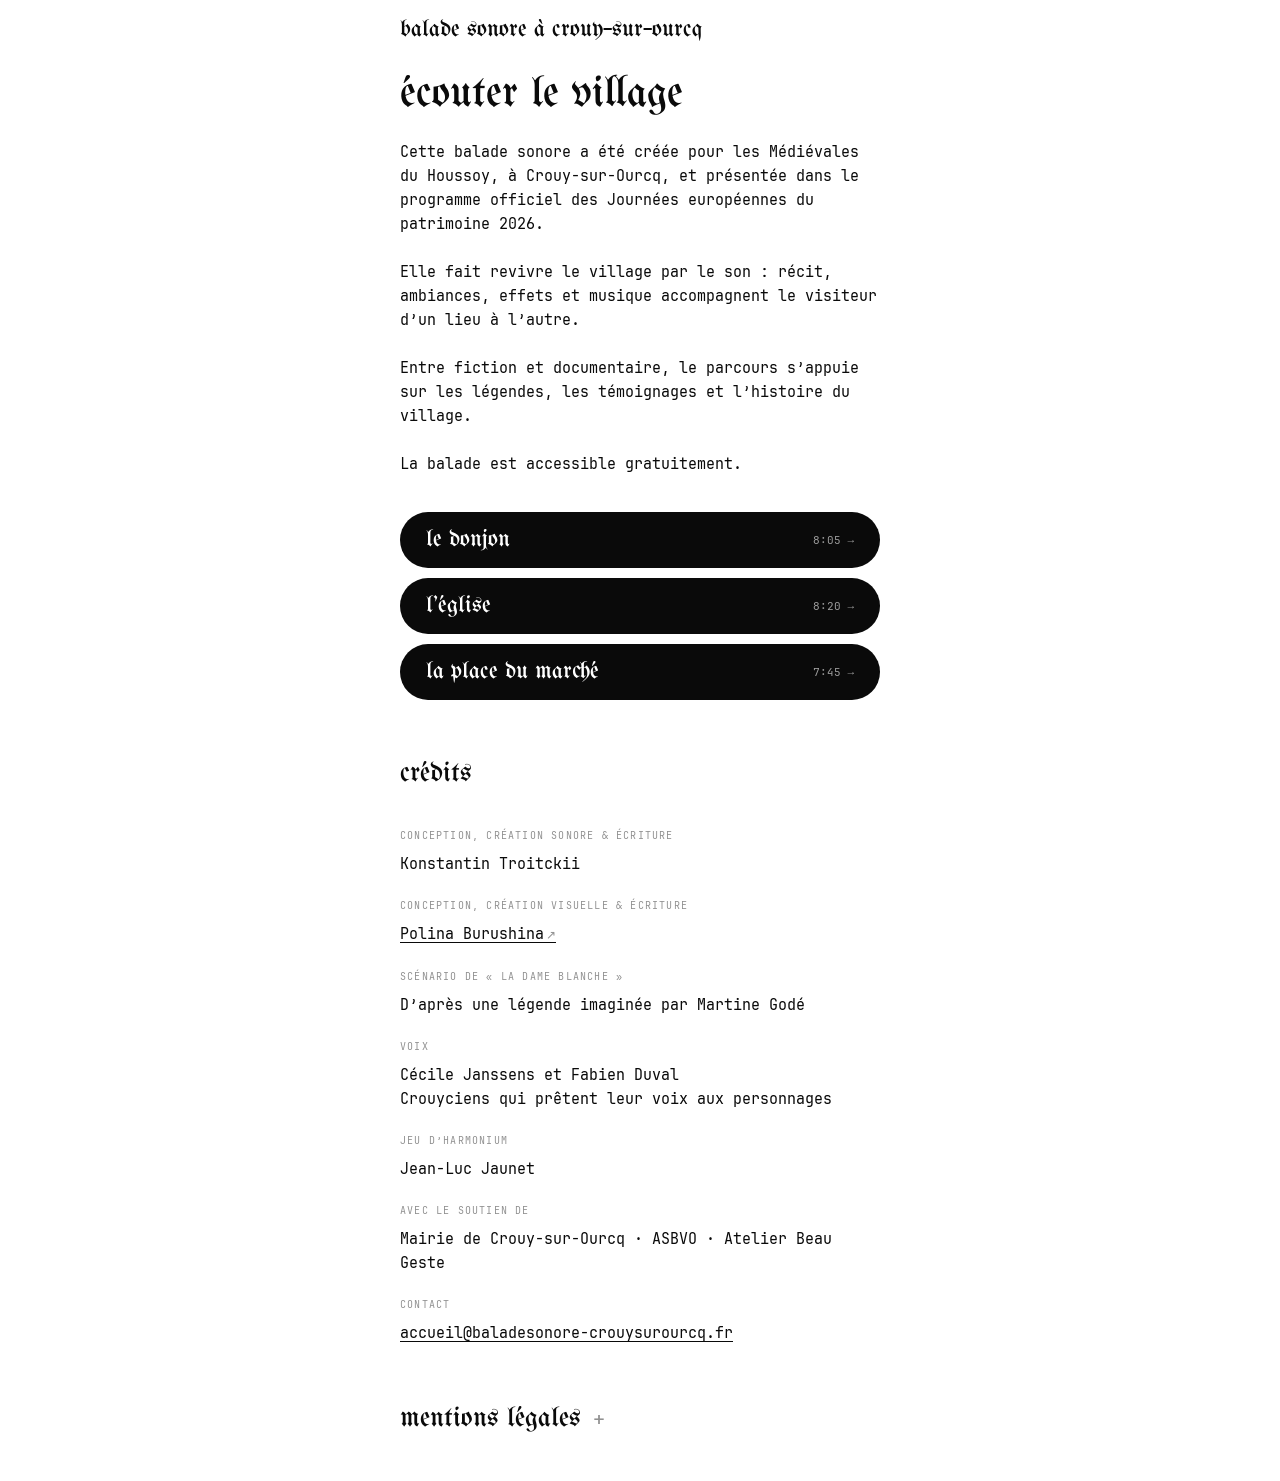
==== commit 994ab48b: "Collapsible mentions légales (opens from the stop pages' link); blackletter B favicon Co-Authored-By" ====
--- a/index.html
+++ b/index.html
@@ -5,6 +5,9 @@
 <meta name="viewport" content="width=device-width, initial-scale=1, viewport-fit=cover">
 <meta name="theme-color" content="#ffffff">
 <title>Balade sonore à Crouy-sur-Ourcq</title>
+<link rel="icon" href="favicon.svg" type="image/svg+xml">
+<link rel="icon" href="favicon-32.png" sizes="32x32" type="image/png">
+<link rel="apple-touch-icon" href="apple-touch-icon.png">
 <meta name="description" content="Balade sonore à Crouy-sur-Ourcq, parcours sonore au cœur médiéval du village, présenté dans le programme officiel des Journées européennes du patrimoine 2026. Une création de Konstantin Troitckii et Polina Burushina.">
 <link rel="preload" href="fonts/UnifrakturMaguntia-Regular.woff2" as="font" type="font/woff2" crossorigin>
 <link rel="preload" href="fonts/JetBrainsMono-Regular.woff2" as="font" type="font/woff2" crossorigin>
@@ -43,15 +46,19 @@
     <div><span class="k">Contact</span><span class="v"><a href="mailto:accueil@baladesonore-crouysurourcq.fr">accueil@baladesonore-crouysurourcq.fr</a></span></div>
   </div>
 
-  <section class="legal" id="mentions">
-    <h3 class="small">mentions légales</h3>
+  <details class="legal" id="mentions">
+    <summary><h3 class="small">mentions légales</h3></summary>
     <p>Éditeur du site&nbsp;:<br>Konstantin Troitckii EI<br>SIRET&nbsp;: 130 680 184 00012<br>Code APE&nbsp;: 59.20Z</p>
     <p>Directeur de la publication&nbsp;:<br>Konstantin Troitckii</p>
     <p>Hébergement&nbsp;:<br>Vercel Inc.<br>440 N Barranca Ave #4133<br>Covina, CA 91723<br>États-Unis<br>+1 951 383 6898</p>
     <p>Mesure d’audience&nbsp;:<br>Ce site n’utilise aucun cookie.<br>La fréquentation du site et les écoutes sont mesurées de manière anonyme à l’aide de GoatCounter, uniquement afin de connaître la fréquentation de la balade.</p>
-  </section>
+  </details>
 </main>
 
+<script>
+  // ouvrir les mentions légales quand on arrive par le lien « mentions légales »
+  if (location.hash === '#mentions') document.getElementById('mentions').open = true;
+</script>
 <script data-goatcounter="https://burushina.goatcounter.com/count" async src="https://gc.zgo.at/count.js"></script>
 </body>
 </html>
--- a/style.css
+++ b/style.css
@@ -65,6 +65,11 @@
 }
 .about p{margin-top:var(--lh);font-size:15px;line-height:1.6}
 .about .legal p{font-size:13px;line-height:1.6;margin-top:calc(var(--lh)*.75)}
+.legal summary{list-style:none;cursor:pointer;display:flex;align-items:baseline;gap:12px;margin-top:calc(var(--lh)*2.5)}
+.legal summary::-webkit-details-marker{display:none}
+.legal summary h3.small{margin-top:0}
+.legal summary::after{content:'+';font-size:20px;line-height:1;color:var(--dim);transition:transform .2s}
+.legal[open] summary::after{transform:rotate(45deg)}
 .about a{text-decoration:underline;text-underline-offset:3px;overflow-wrap:anywhere}
 .credits{margin-top:calc(var(--lh)*1.5);display:flex;flex-direction:column;gap:18px}
 .credits div{display:flex;flex-direction:column;gap:4px}
